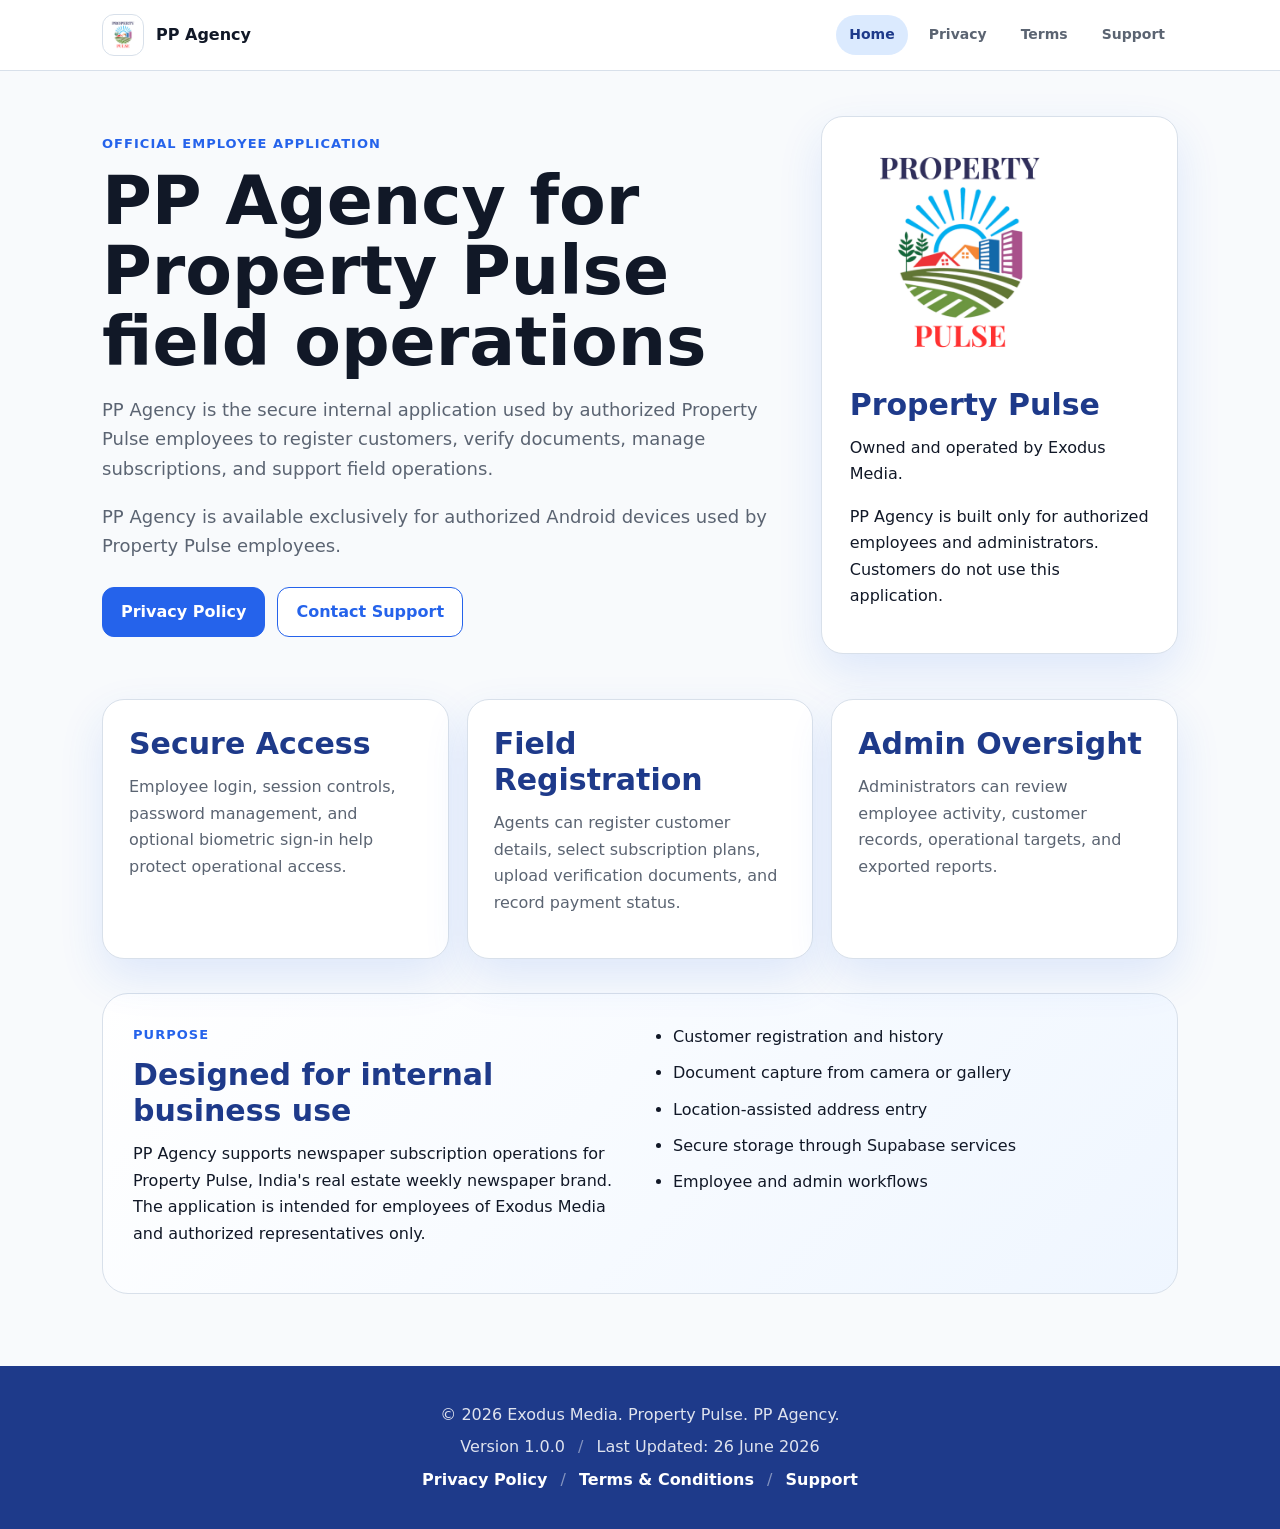
==== index.html @ fe4e0603 "Initial documentation website" ====
<!DOCTYPE html>
<html lang="en">
<head>
  <meta charset="UTF-8">
  <meta name="viewport" content="width=device-width, initial-scale=1.0">
  <meta name="description" content="PP Agency is the official employee application for Property Pulse, owned and operated by Exodus Media.">
  <meta name="theme-color" content="#1565C0">
  <meta property="og:title" content="PP Agency | Property Pulse">
  <meta property="og:description" content="Official employee application for Property Pulse field operations by Exodus Media.">
  <title>PP Agency | Property Pulse</title>
  <link rel="icon" href="assets/logo.png" type="image/png">
  <link rel="apple-touch-icon" href="assets/logo.png">
  <link rel="stylesheet" href="style.css">
</head>
<body>
  <header class="site-header">
    <nav class="nav" aria-label="Main navigation">
      <a class="brand" href="index.html" aria-label="PP Agency home">
        <img src="assets/logo.png" alt="Property Pulse logo">
        <span>PP Agency</span>
      </a>
      <div class="nav-links">
        <a class="active" href="index.html">Home</a>
        <a href="privacy.html">Privacy</a>
        <a href="terms.html">Terms</a>
        <a href="support.html">Support</a>
      </div>
    </nav>
  </header>

  <main>
    <section class="hero">
      <div class="hero-content">
        <p class="eyebrow">Official employee application</p>
        <h1>PP Agency for Property Pulse field operations</h1>
        <p class="hero-copy">PP Agency is the secure internal application used by authorized Property Pulse employees to register customers, verify documents, manage subscriptions, and support field operations.</p>
        <p class="hero-copy">PP Agency is available exclusively for authorized Android devices used by Property Pulse employees.</p>
        <div class="hero-actions">
          <a class="button" href="privacy.html">Privacy Policy</a>
          <a class="button secondary" href="support.html">Contact Support</a>
        </div>
      </div>
      <div class="hero-card" aria-label="Company information">
        <img src="assets/logo.png" alt="Property Pulse logo">
        <h2>Property Pulse</h2>
        <p>Owned and operated by Exodus Media.</p>
        <p>PP Agency is built only for authorized employees and administrators. Customers do not use this application.</p>
      </div>
    </section>

    <section class="section grid-3">
      <article class="card">
        <h2>Secure Access</h2>
        <p>Employee login, session controls, password management, and optional biometric sign-in help protect operational access.</p>
      </article>
      <article class="card">
        <h2>Field Registration</h2>
        <p>Agents can register customer details, select subscription plans, upload verification documents, and record payment status.</p>
      </article>
      <article class="card">
        <h2>Admin Oversight</h2>
        <p>Administrators can review employee activity, customer records, operational targets, and exported reports.</p>
      </article>
    </section>

    <section class="section split">
      <div>
        <p class="eyebrow">Purpose</p>
        <h2>Designed for internal business use</h2>
        <p>PP Agency supports newspaper subscription operations for Property Pulse, India's real estate weekly newspaper brand. The application is intended for employees of Exodus Media and authorized representatives only.</p>
      </div>
      <ul class="check-list">
        <li>Customer registration and history</li>
        <li>Document capture from camera or gallery</li>
        <li>Location-assisted address entry</li>
        <li>Secure storage through Supabase services</li>
        <li>Employee and admin workflows</li>
      </ul>
    </section>
  </main>

  <footer class="site-footer">
    <p>&copy; 2026 Exodus Media. Property Pulse. PP Agency.</p>
    <p>Version 1.0.0 <span>/</span> Last Updated: 26 June 2026</p>
    <p><a href="privacy.html">Privacy Policy</a> <span>/</span> <a href="terms.html">Terms &amp; Conditions</a> <span>/</span> <a href="support.html">Support</a></p>
  </footer>
</body>
</html>
---- style.css ----
﻿:root {
  --blue: #2563eb;
  --blue-dark: #1e3a8a;
  --blue-soft: #dbeafe;
  --ink: #111827;
  --muted: #5b6472;
  --line: #d8e0ea;
  --bg: #f8fafc;
  --card: #ffffff;
  --shadow: 0 18px 45px rgba(37, 99, 235, 0.12);
}

* {
  box-sizing: border-box;
}

html {
  scroll-behavior: smooth;
}

body {
  margin: 0;
  background: var(--bg);
  color: var(--ink);
  font-family: Inter, ui-sans-serif, system-ui, -apple-system, BlinkMacSystemFont, "Segoe UI", sans-serif;
  line-height: 1.65;
}

a {
  color: var(--blue);
  text-decoration: none;
}

a:hover,
a:focus {
  color: var(--blue-dark);
  text-decoration: underline;
}

.site-header {
  background: rgba(255, 255, 255, 0.92);
  border-bottom: 1px solid var(--line);
  position: sticky;
  top: 0;
  z-index: 10;
  backdrop-filter: blur(14px);
}

.nav {
  align-items: center;
  display: flex;
  gap: 24px;
  justify-content: space-between;
  margin: 0 auto;
  max-width: 1120px;
  padding: 14px 22px;
}

.brand {
  align-items: center;
  color: var(--ink);
  display: inline-flex;
  font-weight: 800;
  gap: 12px;
  letter-spacing: 0;
}

.brand:hover {
  text-decoration: none;
}

.brand img {
  background: #fff;
  border: 1px solid var(--line);
  border-radius: 12px;
  height: 42px;
  object-fit: contain;
  padding: 5px;
  width: 42px;
}

.nav-links {
  display: flex;
  flex-wrap: wrap;
  gap: 8px;
  justify-content: flex-end;
}

.nav-links a {
  border-radius: 999px;
  color: var(--muted);
  font-size: 14px;
  font-weight: 700;
  padding: 8px 13px;
}

.nav-links a:hover,
.nav-links a.active {
  background: var(--blue-soft);
  color: var(--blue-dark);
  text-decoration: none;
}

main {
  margin: 0 auto;
  max-width: 1120px;
  padding: 34px 22px 72px;
}

.hero {
  align-items: center;
  display: grid;
  gap: 28px;
  grid-template-columns: minmax(0, 1.45fr) minmax(280px, 0.75fr);
  min-height: 520px;
}

.hero-content {
  padding: 28px 0;
}

.eyebrow {
  color: var(--blue);
  font-size: 13px;
  font-weight: 800;
  letter-spacing: 0.08em;
  margin: 0 0 12px;
  text-transform: uppercase;
}

h1,
h2,
h3,
p {
  margin-top: 0;
}

h1 {
  color: var(--ink);
  font-size: clamp(36px, 6vw, 68px);
  line-height: 1.03;
  margin-bottom: 18px;
}

h2 {
  color: var(--blue-dark);
  font-size: clamp(22px, 3vw, 30px);
  line-height: 1.2;
  margin-bottom: 12px;
}

h3 {
  color: var(--ink);
  font-size: 18px;
  margin-bottom: 8px;
}

.hero-copy,
.page-title p,
.card p,
.legal-card li {
  color: var(--muted);
}

.hero-copy {
  font-size: 18px;
  max-width: 680px;
}

.hero-actions {
  display: flex;
  flex-wrap: wrap;
  gap: 12px;
  margin-top: 26px;
}

.button {
  align-items: center;
  background: var(--blue);
  border: 1px solid var(--blue);
  border-radius: 12px;
  color: #fff;
  display: inline-flex;
  font-weight: 800;
  justify-content: center;
  min-height: 46px;
  padding: 11px 18px;
}

.button:hover {
  background: var(--blue-dark);
  color: #fff;
  text-decoration: none;
}

.button.secondary {
  background: #fff;
  color: var(--blue);
}

.hero-card,
.card {
  background: var(--card);
  border: 1px solid var(--line);
  border-radius: 22px;
  box-shadow: var(--shadow);
}

.hero-card {
  padding: 28px;
}

.hero-card img {
  border-radius: 18px;
  display: block;
  margin-bottom: 22px;
  max-width: 220px;
  width: 100%;
}

.section {
  margin-top: 34px;
}

.card {
  padding: 26px;
}

.grid-3,
.grid-2 {
  display: grid;
  gap: 18px;
}

.grid-3 {
  grid-template-columns: repeat(3, minmax(0, 1fr));
}

.grid-2 {
  grid-template-columns: repeat(2, minmax(0, 1fr));
}

.split {
  align-items: start;
  background: linear-gradient(135deg, #ffffff, #eff6ff);
  border: 1px solid var(--line);
  border-radius: 26px;
  display: grid;
  gap: 26px;
  grid-template-columns: 1fr 1fr;
  padding: 30px;
}

.check-list,
.contact-list,
.legal-card ul {
  margin: 0;
  padding-left: 20px;
}

.check-list li,
.contact-list li,
.legal-card li {
  margin-bottom: 10px;
}

.page-title {
  margin: 34px 0 24px;
  max-width: 760px;
}

.page-title h1 {
  font-size: clamp(34px, 5vw, 54px);
}

.legal-page {
  max-width: 980px;
}

.legal-card h2 {
  border-top: 1px solid var(--line);
  margin-top: 24px;
  padding-top: 22px;
}

.legal-card h2:first-of-type {
  border-top: 0;
  margin-top: 0;
  padding-top: 0;
}

.site-footer {
  background: var(--blue-dark);
  color: rgba(255, 255, 255, 0.86);
  padding: 30px 22px;
  text-align: center;
}

.site-footer p {
  margin: 6px 0;
}

.site-footer a {
  color: #fff;
  font-weight: 700;
}

.site-footer span {
  color: rgba(255, 255, 255, 0.45);
  margin: 0 8px;
}

@media (max-width: 820px) {
  .nav {
    align-items: flex-start;
    flex-direction: column;
  }

  .nav-links {
    justify-content: flex-start;
  }

  .hero,
  .split,
  .grid-2,
  .grid-3 {
    grid-template-columns: 1fr;
  }

  .hero {
    min-height: auto;
  }

  .hero-card img {
    max-width: 180px;
  }
}

@media (max-width: 520px) {
  main {
    padding: 24px 16px 54px;
  }

  .nav {
    padding: 12px 16px;
  }

  .nav-links a {
    padding: 7px 10px;
  }

  .card,
  .hero-card,
  .split {
    border-radius: 18px;
    padding: 20px;
  }

  .hero-actions .button {
    width: 100%;
  }
}
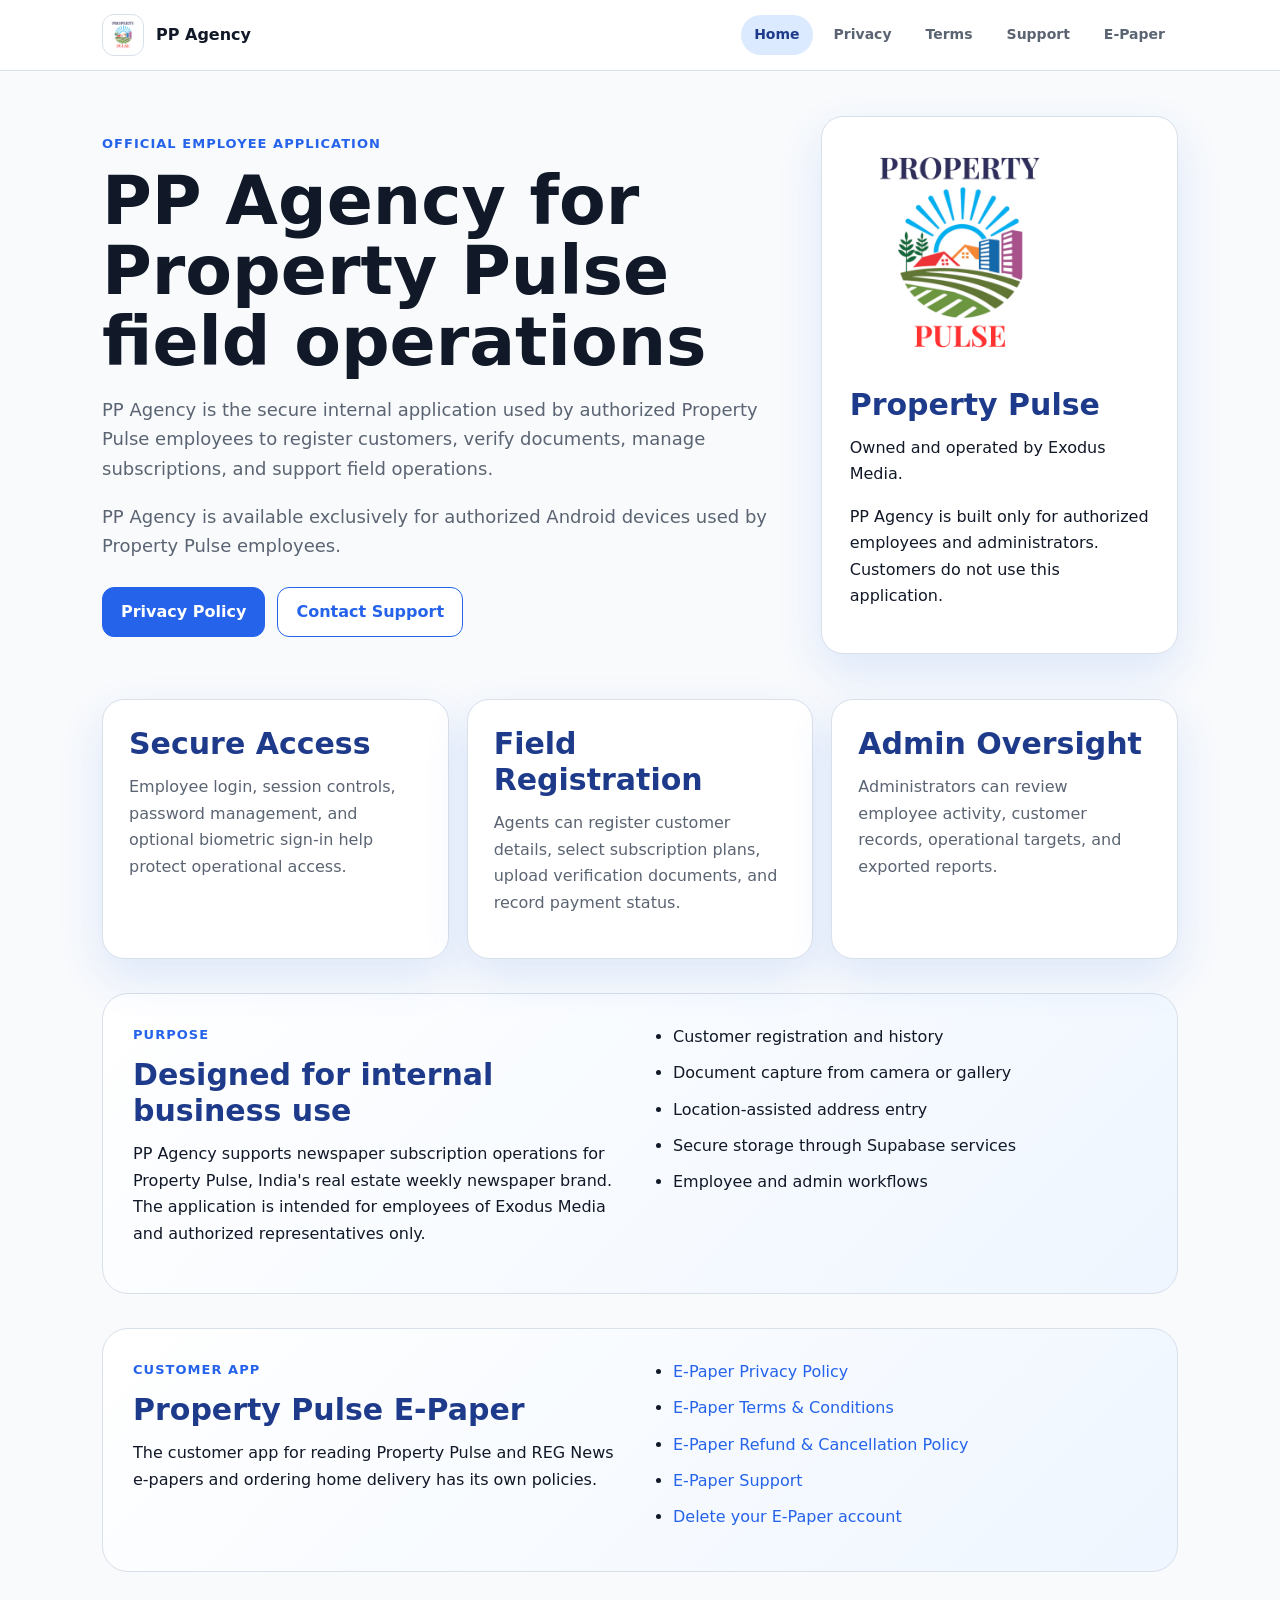
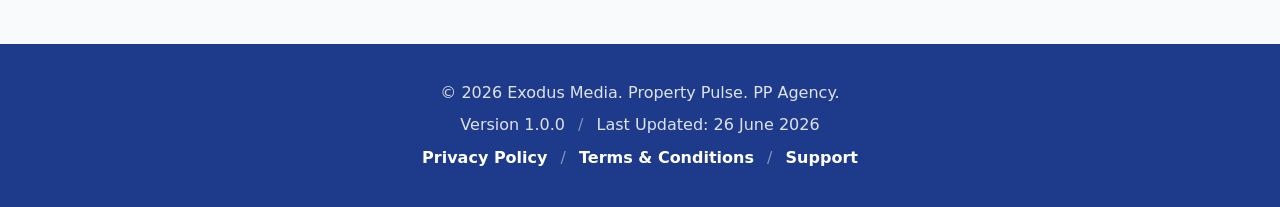
==== commit 4f05e7ea: "Add Property Pulse E-Paper legal and account deletion pages" ====
--- a/index.html
+++ b/index.html
@@ -24,6 +24,7 @@
         <a href="privacy.html">Privacy</a>
         <a href="terms.html">Terms</a>
         <a href="support.html">Support</a>
+        <a href="epaper/index.html">E-Paper</a>
       </div>
     </nav>
   </header>
@@ -77,6 +78,20 @@
         <li>Employee and admin workflows</li>
       </ul>
     </section>
+    <section class="section split">
+      <div>
+        <p class="eyebrow">Customer app</p>
+        <h2>Property Pulse E-Paper</h2>
+        <p>The customer app for reading Property Pulse and REG News e-papers and ordering home delivery has its own policies.</p>
+      </div>
+      <ul class="check-list">
+        <li><a href="epaper/privacy.html">E-Paper Privacy Policy</a></li>
+        <li><a href="epaper/terms.html">E-Paper Terms &amp; Conditions</a></li>
+        <li><a href="epaper/refund.html">E-Paper Refund &amp; Cancellation Policy</a></li>
+        <li><a href="epaper/support.html">E-Paper Support</a></li>
+        <li><a href="epaper/delete-account.html">Delete your E-Paper account</a></li>
+      </ul>
+    </section>
   </main>
 
   <footer class="site-footer">
